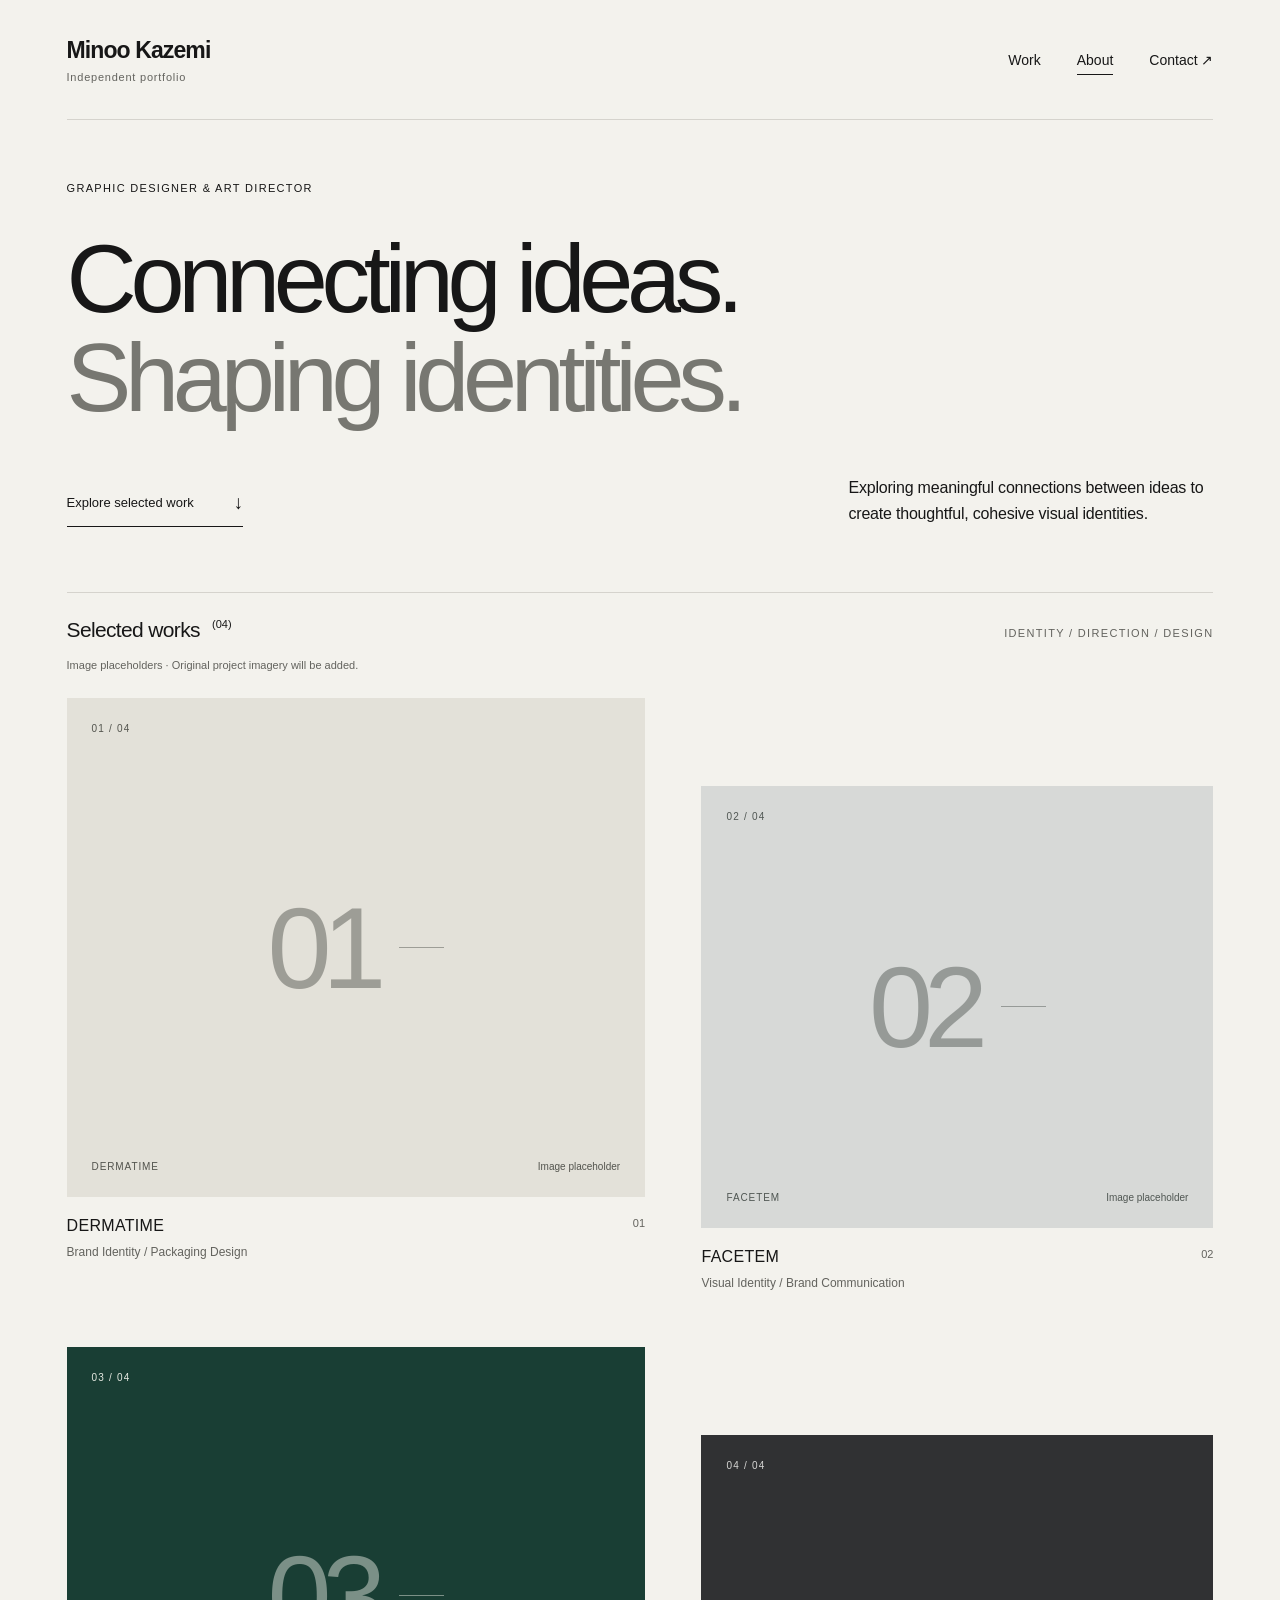
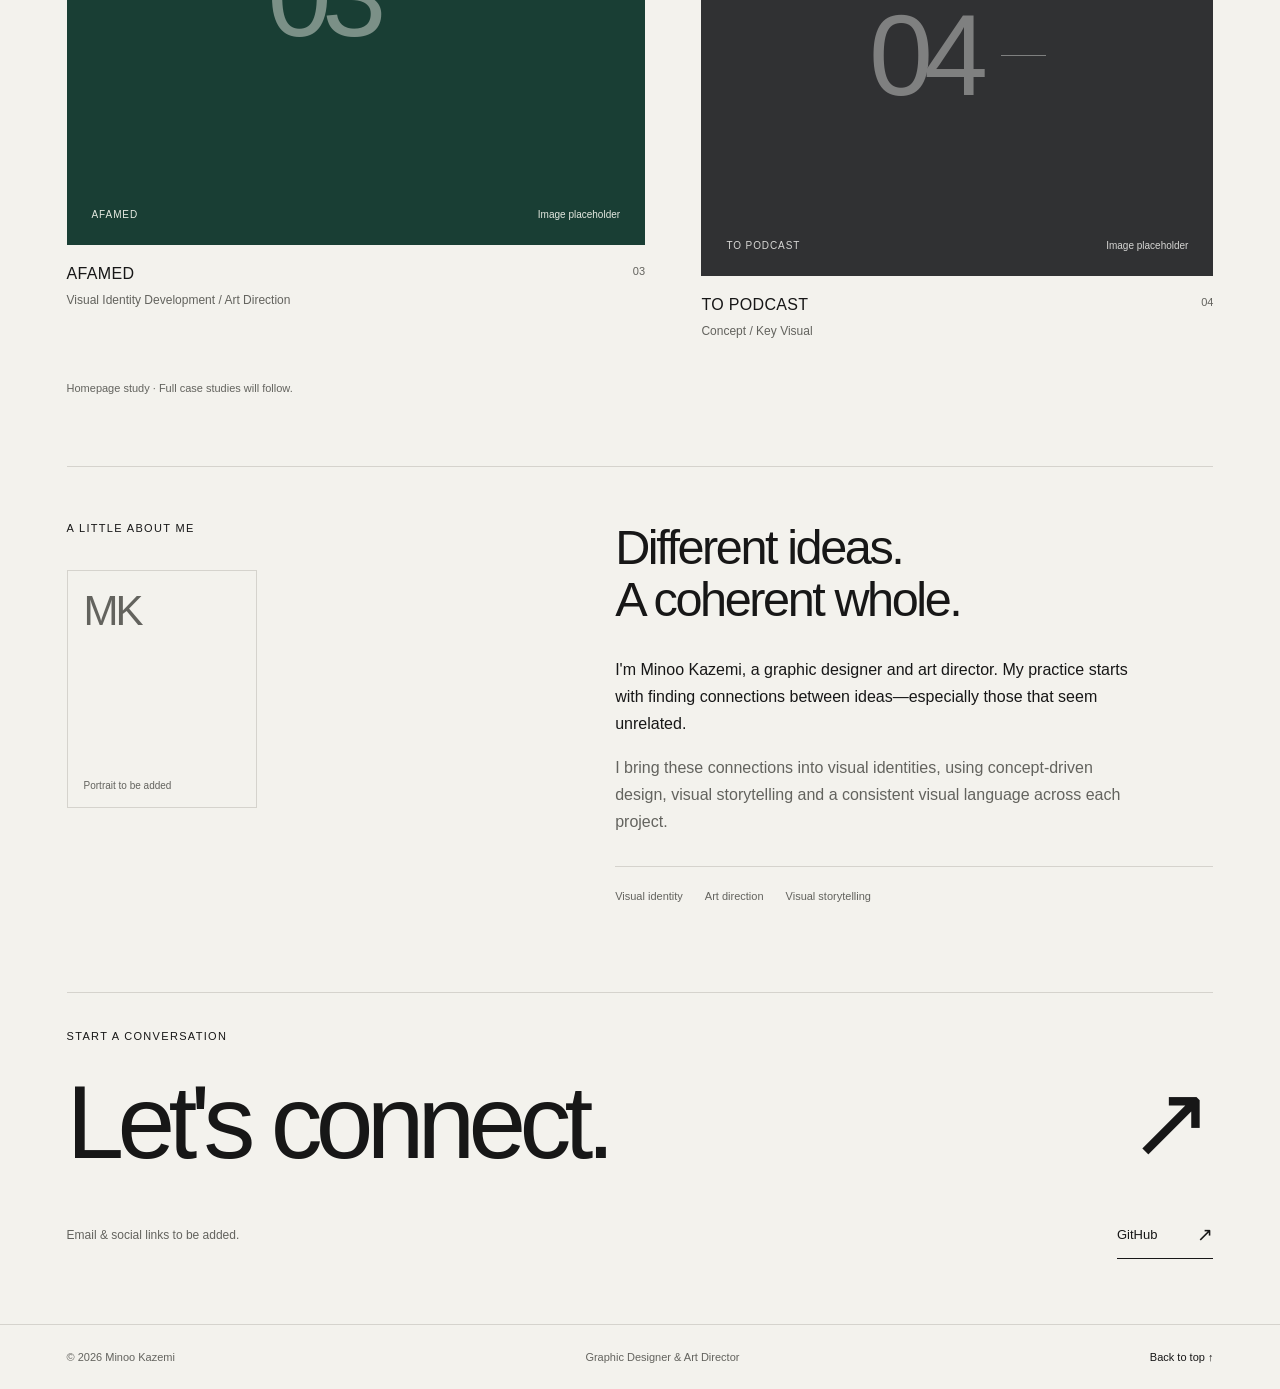
==== index.html @ 19538b01 "Add Phase 1 editorial homepage prototype" ====
<!doctype html>
<html lang="en">
<head>
  <meta charset="utf-8">
  <meta name="viewport" content="width=device-width, initial-scale=1">
  <meta name="description" content="Minoo Kazemi — Graphic Designer & Art Director. Exploring meaningful connections between ideas through visual identity and art direction.">
  <meta name="theme-color" content="#F3F2ED">
  <title>Minoo Kazemi — Graphic Designer & Art Director</title>
  <link rel="stylesheet" href="./assets/css/styles.css">
  <script src="./assets/js/main.js" defer></script>
</head>
<body id="top">
  <a class="skip-link" href="#main">Skip to content</a>
  <header class="site-header wrap">
    <a class="wordmark" href="#top" aria-label="Minoo Kazemi, back to top">Minoo Kazemi<span>Independent portfolio</span></a>
    <nav aria-label="Main navigation"><a href="#work">Work</a><a href="#about">About</a><a href="#contact">Contact <span aria-hidden="true">↗</span></a></nav>
  </header>
  <main id="main" class="wrap">
    <section class="hero" aria-labelledby="hero-title">
      <p class="eyebrow">Graphic Designer &amp; Art Director</p>
      <h1 id="hero-title">Connecting ideas.<br><span>Shaping identities.</span></h1>
      <div class="hero-bottom"><a class="text-link" href="#work">Explore selected work <span aria-hidden="true">↓</span></a><p>Exploring meaningful connections between ideas to create thoughtful, cohesive visual identities.</p></div>
    </section>
    <section id="work" class="work" aria-labelledby="work-title">
      <div class="section-heading"><h2 id="work-title">Selected works <sup>(04)</sup></h2><span class="eyebrow">Identity / Direction / Design</span></div>
      <p class="prototype-note">Image placeholders · Original project imagery will be added.</p>
      <div class="project-grid">
        <article class="project">
          <figure class="project-image dermatime" aria-label="DERMATIME image placeholder; original project imagery pending"><span class="image-index" aria-hidden="true">01 / 04</span><div class="placeholder-mark" aria-hidden="true"><span>01</span><i></i></div><figcaption>DERMATIME <span>Image placeholder</span></figcaption></figure>
          <div class="project-label"><div><h3>DERMATIME</h3><p>Brand Identity / Packaging Design</p></div><span class="project-number" aria-hidden="true">01</span></div>
        </article>
        <article class="project offset">
          <figure class="project-image facetem" aria-label="FACETEM image placeholder; original project imagery pending"><span class="image-index" aria-hidden="true">02 / 04</span><div class="placeholder-mark" aria-hidden="true"><span>02</span><i></i></div><figcaption>FACETEM <span>Image placeholder</span></figcaption></figure>
          <div class="project-label"><div><h3>FACETEM</h3><p>Visual Identity / Brand Communication</p></div><span class="project-number" aria-hidden="true">02</span></div>
        </article>
        <article class="project">
          <figure class="project-image afamed" aria-label="AFAMED image placeholder; original project imagery pending"><span class="image-index" aria-hidden="true">03 / 04</span><div class="placeholder-mark" aria-hidden="true"><span>03</span><i></i></div><figcaption>AFAMED <span>Image placeholder</span></figcaption></figure>
          <div class="project-label"><div><h3>AFAMED</h3><p>Visual Identity Development / Art Direction</p></div><span class="project-number" aria-hidden="true">03</span></div>
        </article>
        <article class="project offset">
          <figure class="project-image podcast" aria-label="TO PODCAST image placeholder; original project imagery pending"><span class="image-index" aria-hidden="true">04 / 04</span><div class="placeholder-mark" aria-hidden="true"><span>04</span><i></i></div><figcaption>TO PODCAST <span>Image placeholder</span></figcaption></figure>
          <div class="project-label"><div><h3>TO PODCAST</h3><p>Concept / Key Visual</p></div><span class="project-number" aria-hidden="true">04</span></div>
        </article>
      </div>
      <p class="prototype-note case-note">Homepage study · Full case studies will follow.</p>
    </section>
    <section id="about" class="about" aria-labelledby="about-title">
      <div class="about-aside"><p class="eyebrow">A little about me</p><figure class="portrait-placeholder"><span aria-hidden="true">MK</span><figcaption>Portrait to be added</figcaption></figure></div>
      <div class="about-copy"><h2 id="about-title">Different ideas.<br>A coherent whole.</h2><p>I'm Minoo Kazemi, a graphic designer and art director. My practice starts with finding connections between ideas—especially those that seem unrelated.</p><p>I bring these connections into visual identities, using concept-driven design, visual storytelling and a consistent visual language across each project.</p><ul class="expertise" aria-label="Areas of practice"><li>Visual identity</li><li>Art direction</li><li>Visual storytelling</li></ul></div>
    </section>
    <section id="contact" class="contact" aria-labelledby="contact-title"><p class="eyebrow">Start a conversation</p><div class="contact-row"><h2 id="contact-title">Let's connect.</h2><span class="contact-arrow" aria-hidden="true">↗</span></div><div class="contact-details"><p>Email &amp; social links to be added.</p><a class="text-link" href="https://github.com/MinooKazemi" target="_blank" rel="noopener noreferrer" aria-label="Minoo Kazemi on GitHub, opens in a new tab">GitHub <span aria-hidden="true">↗</span></a></div></section>
  </main>
  <footer class="site-footer wrap"><span>© <span id="year">2026</span> Minoo Kazemi</span><span>Graphic Designer &amp; Art Director</span><a href="#top">Back to top ↑</a></footer>
</body>
</html>
---- assets/css/styles.css ----
/* Phase 1. No build tools or external font requests required. */
:root{--paper:#f3f2ed;--ink:#171717;--muted:#777771;--readable-muted:#63635e;--rule:#d5d3cd;--white:#fff;--gutter:clamp(22px,5.2vw,88px)}
*{box-sizing:border-box}
html{scroll-behavior:smooth;scroll-padding-top:32px}
body{margin:0;background:var(--paper);color:var(--ink);font-family:Arial,Helvetica,sans-serif;-webkit-font-smoothing:antialiased}
a{color:inherit;text-decoration:none}
a:focus-visible{outline:2px solid currentColor;outline-offset:6px}
::selection{background:#171717;color:#f3f2ed}
.wrap{max-width:1600px;margin-inline:auto;padding-inline:var(--gutter)}
.skip-link{position:fixed;top:12px;left:12px;z-index:10;padding:14px;background:var(--ink);color:var(--white);transform:translateY(-160%)}
.skip-link:focus{transform:translateY(0)}
.site-header{display:flex;align-items:center;justify-content:space-between;gap:24px;min-height:119px}
.wordmark{font-size:23px;font-weight:600;letter-spacing:-.9px}
.wordmark span{display:block;margin-top:7px;font-size:11px;letter-spacing:.07em;font-weight:400;color:var(--readable-muted)}
nav{display:flex;gap:36px;font-size:14px}
nav a{padding-block:12px;position:relative}
nav a::after{content:"";position:absolute;bottom:5px;left:0;right:0;height:1px;background:currentColor;transform:scaleX(0);transform-origin:left;transition:transform .2s}
nav a:hover::after,nav a[aria-current]::after{transform:scaleX(1)}
.eyebrow{font-size:11px;font-weight:400;letter-spacing:.12em;text-transform:uppercase}
.hero{border-top:1px solid var(--rule);padding-top:62px;padding-bottom:65px}
.hero>.eyebrow{margin:0 0 35px}
h1{font-size:clamp(48px,7.6vw,116px);line-height:1.02;letter-spacing:-.065em;font-weight:400;margin:0}
h1 span{color:var(--muted)}
.hero-bottom{display:grid;grid-template-columns:1fr 1fr;align-items:end;gap:40px;margin-top:48px}
.hero-bottom p{max-width:365px;justify-self:end;margin:0;font-size:16px;line-height:1.6;letter-spacing:-.2px}
.text-link{display:inline-flex;align-items:center;justify-content:space-between;gap:40px;width:fit-content;font-size:13px;padding-block:12px;border-bottom:1px solid var(--ink)}
.text-link span{font-size:19px;transition:transform .2s}
.text-link:hover span{transform:translateY(3px)}
.section-heading{border-top:1px solid var(--rule);display:flex;justify-content:space-between;align-items:baseline;gap:20px;padding-top:25px}
.section-heading h2{font-size:21px;letter-spacing:-.65px;font-weight:400;margin:0}
.section-heading sup{font-size:11px;margin-left:7px;vertical-align:top;letter-spacing:0}
.section-heading>.eyebrow{color:var(--readable-muted)}
.prototype-note{font-size:11px;color:var(--readable-muted);line-height:1.5;margin:15px 0 25px}
.project-grid{display:grid;grid-template-columns:1.13fr 1fr;column-gap:clamp(24px,4.4vw,68px);row-gap:55px;align-items:start}
.project.offset{margin-top:88px}
.project-image{margin:0;position:relative;aspect-ratio:1.16;display:flex;flex-direction:column;justify-content:space-between;padding:25px;overflow:hidden}
.dermatime{background:#e3e1d9;color:#53544e}
.facetem{background:#d7d9d7;color:#505753}
.afamed{background:#193e34;color:#e5e9e1}
.podcast{background:#303133;color:#d6d6d4}
.image-index{font-size:10px;letter-spacing:.12em}
.placeholder-mark{display:flex;align-items:center;justify-content:center;gap:22px;flex:1;opacity:.48}
.placeholder-mark span{font-weight:400;font-size:clamp(72px,9vw,145px);letter-spacing:-.08em}
.placeholder-mark i{width:45px;height:1px;background:currentColor}
figcaption{display:flex;justify-content:space-between;gap:12px;font-size:10px;letter-spacing:.09em}
figcaption span{letter-spacing:0}
.project-label{display:flex;justify-content:space-between;gap:15px;padding-top:20px}
.project-label h3{font-size:16px;font-weight:500;letter-spacing:.02em;margin:0 0 8px}
.project-label p{font-size:12px;line-height:1.5;color:var(--readable-muted);margin:0}
.project-number{font-size:11px;color:var(--readable-muted)}
.case-note{margin:40px 0 70px}
.about{display:grid;grid-template-columns:1fr 1.25fr;gap:70px;border-top:1px solid var(--rule);padding-block:55px 90px}
.about-aside>.eyebrow{margin:0}
.portrait-placeholder{margin:36px 0 0;width:190px;aspect-ratio:4/5;border:1px solid var(--rule);display:flex;flex-direction:column;justify-content:space-between;padding:16px;color:var(--readable-muted)}
.portrait-placeholder>span{font-size:42px;letter-spacing:-3px;font-weight:400}
.portrait-placeholder figcaption{font-size:10px;letter-spacing:0}
.about-copy h2{font-size:clamp(33px,3.8vw,56px);font-weight:400;line-height:1.06;letter-spacing:-.05em;margin:0 0 30px}
.about-copy p{font-size:16px;line-height:1.7;max-width:530px;margin:0 0 17px}
.about-copy p+p{color:var(--readable-muted)}
.expertise{display:flex;flex-wrap:wrap;gap:10px 22px;list-style:none;padding:23px 0 0;margin:30px 0 0;border-top:1px solid var(--rule);font-size:11px;color:var(--readable-muted)}
.contact{border-top:1px solid var(--rule);padding-block:37px 65px}
.contact>.eyebrow{margin:0 0 26px}
.contact-row{display:flex;align-items:center;justify-content:space-between;gap:20px}
.contact h2{font-size:clamp(52px,8.1vw,120px);letter-spacing:-.065em;line-height:1.05;font-weight:400;margin:0}
.contact-arrow{font-size:clamp(50px,8vw,110px);line-height:1}
.contact-details{display:flex;align-items:center;justify-content:space-between;gap:24px;margin-top:35px}
.contact-details p{font-size:12px;color:var(--readable-muted)}
.site-footer{display:flex;justify-content:space-between;gap:22px;padding-block:26px;border-top:1px solid var(--rule);font-size:11px;color:var(--readable-muted)}
.site-footer a{color:var(--ink)}
@media(min-width:1600px){h1{font-size:116px}}
@media(max-width:760px){.site-header{min-height:103px}.wordmark{font-size:20px}nav{gap:20px;font-size:12px}.hero{padding-top:43px;padding-bottom:44px}.hero>.eyebrow{font-size:10px;margin-bottom:28px}.hero-bottom{margin-top:30px;gap:25px;grid-template-columns:1fr}.hero-bottom p{justify-self:start;max-width:340px;font-size:15px;grid-row:1}.section-heading>.eyebrow{display:none}.project-grid{gap:33px 22px}.project.offset{margin-top:55px}.project-image{padding:16px;aspect-ratio:4/5}.placeholder-mark{gap:15px}.placeholder-mark span{font-size:76px}.placeholder-mark i{width:22px}figcaption{flex-direction:column;font-size:9px;gap:5px}.project-label h3{font-size:14px}.project-label p{font-size:11px}.about{gap:32px;grid-template-columns:1fr 1.5fr}.portrait-placeholder{width:140px}.about-copy p{font-size:14px}.site-footer>span:nth-child(2){display:none}}
@media(max-width:480px){.site-header{gap:14px;min-height:100px}.wordmark{font-size:18px}.wordmark span{font-size:9px}nav{gap:16px;font-size:12px}nav a span{display:none}h1{font-size:clamp(36px,9.7vw,47px)}.project-grid{grid-template-columns:1fr;gap:35px}.project.offset{margin-top:0}.project-image{aspect-ratio:1.12;padding:22px}.placeholder-mark span{font-size:110px}.placeholder-mark i{width:40px}figcaption{flex-direction:row;font-size:10px}.project-label h3{font-size:16px}.project-label p{font-size:12px}.case-note{margin-bottom:50px}.about{grid-template-columns:1fr;padding-block:36px 55px;gap:30px}.about-aside{display:flex;justify-content:space-between;gap:15px;align-items:start}.portrait-placeholder{margin:0;width:94px;padding:10px}.portrait-placeholder>span{font-size:27px}.portrait-placeholder figcaption{font-size:9px;line-height:1.4}.about-copy h2{font-size:40px}.about-copy p{font-size:15px}.contact-details{align-items:flex-start;flex-direction:column;gap:8px}.contact{padding-bottom:40px}.site-footer{font-size:10px}}
@media(prefers-reduced-motion:reduce){html{scroll-behavior:auto}*,*::before,*::after{transition:none!important;animation:none!important}}
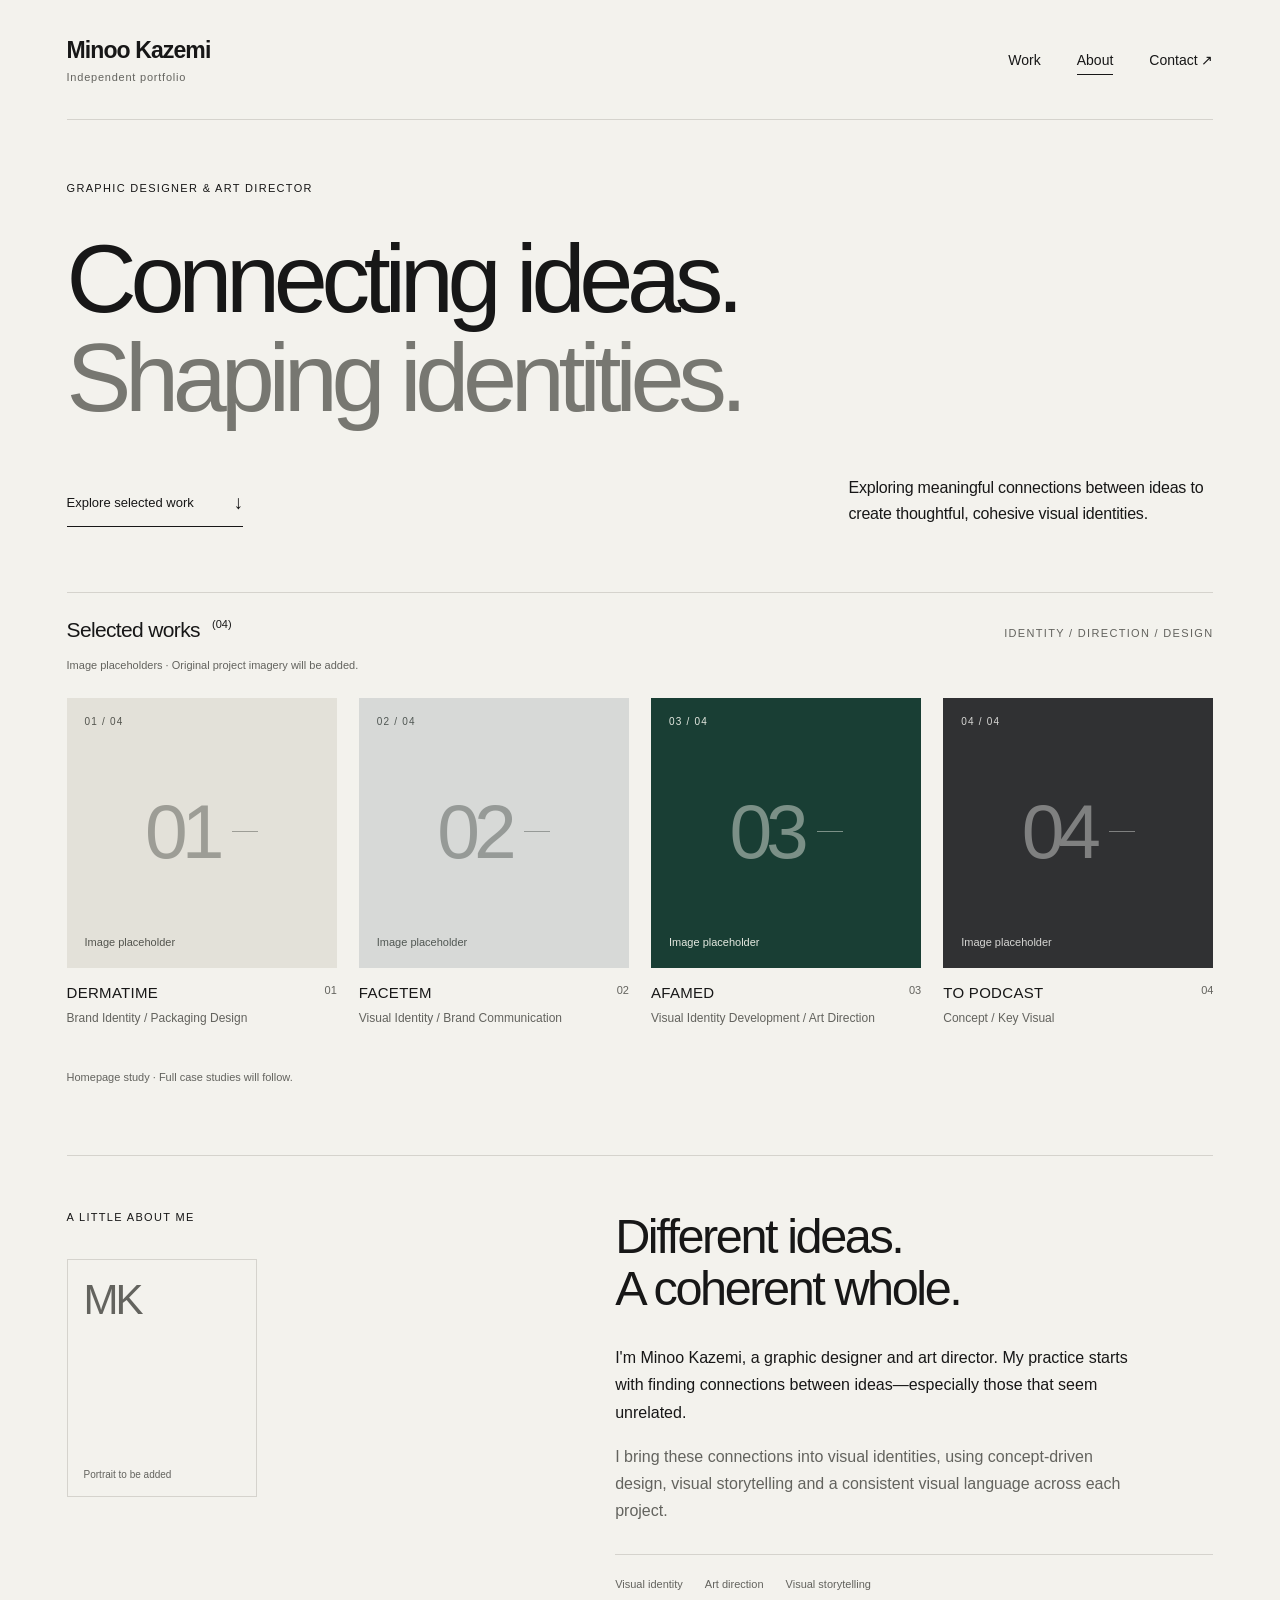
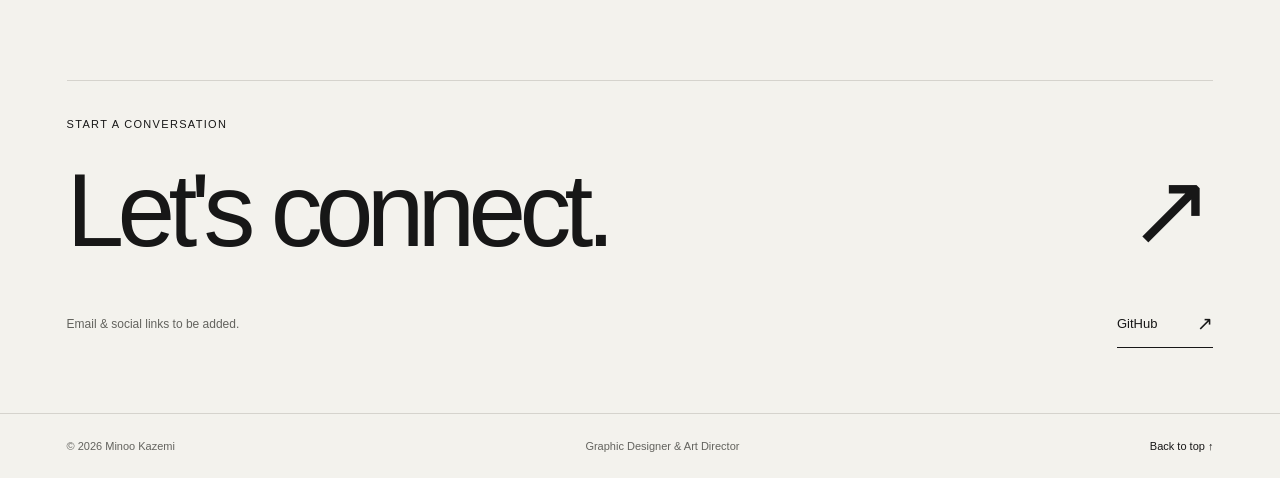
==== commit 70bc445f: "Show selected projects in a compact four-column grid" ====
--- a/index.html
+++ b/index.html
@@ -26,19 +26,19 @@
       <p class="prototype-note">Image placeholders · Original project imagery will be added.</p>
       <div class="project-grid">
         <article class="project">
-          <figure class="project-image dermatime" aria-label="DERMATIME image placeholder; original project imagery pending"><span class="image-index" aria-hidden="true">01 / 04</span><div class="placeholder-mark" aria-hidden="true"><span>01</span><i></i></div><figcaption>DERMATIME <span>Image placeholder</span></figcaption></figure>
+          <figure class="project-image dermatime" aria-label="DERMATIME image placeholder; original project imagery pending"><span class="image-index" aria-hidden="true">01 / 04</span><div class="placeholder-mark" aria-hidden="true"><span>01</span><i></i></div><figcaption>Image placeholder</figcaption></figure>
           <div class="project-label"><div><h3>DERMATIME</h3><p>Brand Identity / Packaging Design</p></div><span class="project-number" aria-hidden="true">01</span></div>
         </article>
-        <article class="project offset">
-          <figure class="project-image facetem" aria-label="FACETEM image placeholder; original project imagery pending"><span class="image-index" aria-hidden="true">02 / 04</span><div class="placeholder-mark" aria-hidden="true"><span>02</span><i></i></div><figcaption>FACETEM <span>Image placeholder</span></figcaption></figure>
+        <article class="project">
+          <figure class="project-image facetem" aria-label="FACETEM image placeholder; original project imagery pending"><span class="image-index" aria-hidden="true">02 / 04</span><div class="placeholder-mark" aria-hidden="true"><span>02</span><i></i></div><figcaption>Image placeholder</figcaption></figure>
           <div class="project-label"><div><h3>FACETEM</h3><p>Visual Identity / Brand Communication</p></div><span class="project-number" aria-hidden="true">02</span></div>
         </article>
         <article class="project">
-          <figure class="project-image afamed" aria-label="AFAMED image placeholder; original project imagery pending"><span class="image-index" aria-hidden="true">03 / 04</span><div class="placeholder-mark" aria-hidden="true"><span>03</span><i></i></div><figcaption>AFAMED <span>Image placeholder</span></figcaption></figure>
+          <figure class="project-image afamed" aria-label="AFAMED image placeholder; original project imagery pending"><span class="image-index" aria-hidden="true">03 / 04</span><div class="placeholder-mark" aria-hidden="true"><span>03</span><i></i></div><figcaption>Image placeholder</figcaption></figure>
           <div class="project-label"><div><h3>AFAMED</h3><p>Visual Identity Development / Art Direction</p></div><span class="project-number" aria-hidden="true">03</span></div>
         </article>
-        <article class="project offset">
-          <figure class="project-image podcast" aria-label="TO PODCAST image placeholder; original project imagery pending"><span class="image-index" aria-hidden="true">04 / 04</span><div class="placeholder-mark" aria-hidden="true"><span>04</span><i></i></div><figcaption>TO PODCAST <span>Image placeholder</span></figcaption></figure>
+        <article class="project">
+          <figure class="project-image podcast" aria-label="TO PODCAST image placeholder; original project imagery pending"><span class="image-index" aria-hidden="true">04 / 04</span><div class="placeholder-mark" aria-hidden="true"><span>04</span><i></i></div><figcaption>Image placeholder</figcaption></figure>
           <div class="project-label"><div><h3>TO PODCAST</h3><p>Concept / Key Visual</p></div><span class="project-number" aria-hidden="true">04</span></div>
         </article>
       </div>
--- a/assets/css/styles.css
+++ b/assets/css/styles.css
@@ -31,23 +31,23 @@
 .section-heading sup{font-size:11px;margin-left:7px;vertical-align:top;letter-spacing:0}
 .section-heading>.eyebrow{color:var(--readable-muted)}
 .prototype-note{font-size:11px;color:var(--readable-muted);line-height:1.5;margin:15px 0 25px}
-.project-grid{display:grid;grid-template-columns:1.13fr 1fr;column-gap:clamp(24px,4.4vw,68px);row-gap:55px;align-items:start}
-.project.offset{margin-top:88px}
-.project-image{margin:0;position:relative;aspect-ratio:1.16;display:flex;flex-direction:column;justify-content:space-between;padding:25px;overflow:hidden}
+
+
+
 .dermatime{background:#e3e1d9;color:#53544e}
 .facetem{background:#d7d9d7;color:#505753}
 .afamed{background:#193e34;color:#e5e9e1}
 .podcast{background:#303133;color:#d6d6d4}
 .image-index{font-size:10px;letter-spacing:.12em}
-.placeholder-mark{display:flex;align-items:center;justify-content:center;gap:22px;flex:1;opacity:.48}
-.placeholder-mark span{font-weight:400;font-size:clamp(72px,9vw,145px);letter-spacing:-.08em}
-.placeholder-mark i{width:45px;height:1px;background:currentColor}
+
+
+
 figcaption{display:flex;justify-content:space-between;gap:12px;font-size:10px;letter-spacing:.09em}
 figcaption span{letter-spacing:0}
-.project-label{display:flex;justify-content:space-between;gap:15px;padding-top:20px}
-.project-label h3{font-size:16px;font-weight:500;letter-spacing:.02em;margin:0 0 8px}
-.project-label p{font-size:12px;line-height:1.5;color:var(--readable-muted);margin:0}
-.project-number{font-size:11px;color:var(--readable-muted)}
+
+
+
+
 .case-note{margin:40px 0 70px}
 .about{display:grid;grid-template-columns:1fr 1.25fr;gap:70px;border-top:1px solid var(--rule);padding-block:55px 90px}
 .about-aside>.eyebrow{margin:0}
@@ -68,6 +68,22 @@
 .site-footer{display:flex;justify-content:space-between;gap:22px;padding-block:26px;border-top:1px solid var(--rule);font-size:11px;color:var(--readable-muted)}
 .site-footer a{color:var(--ink)}
 @media(min-width:1600px){h1{font-size:116px}}
-@media(max-width:760px){.site-header{min-height:103px}.wordmark{font-size:20px}nav{gap:20px;font-size:12px}.hero{padding-top:43px;padding-bottom:44px}.hero>.eyebrow{font-size:10px;margin-bottom:28px}.hero-bottom{margin-top:30px;gap:25px;grid-template-columns:1fr}.hero-bottom p{justify-self:start;max-width:340px;font-size:15px;grid-row:1}.section-heading>.eyebrow{display:none}.project-grid{gap:33px 22px}.project.offset{margin-top:55px}.project-image{padding:16px;aspect-ratio:4/5}.placeholder-mark{gap:15px}.placeholder-mark span{font-size:76px}.placeholder-mark i{width:22px}figcaption{flex-direction:column;font-size:9px;gap:5px}.project-label h3{font-size:14px}.project-label p{font-size:11px}.about{gap:32px;grid-template-columns:1fr 1.5fr}.portrait-placeholder{width:140px}.about-copy p{font-size:14px}.site-footer>span:nth-child(2){display:none}}
-@media(max-width:480px){.site-header{gap:14px;min-height:100px}.wordmark{font-size:18px}.wordmark span{font-size:9px}nav{gap:16px;font-size:12px}nav a span{display:none}h1{font-size:clamp(36px,9.7vw,47px)}.project-grid{grid-template-columns:1fr;gap:35px}.project.offset{margin-top:0}.project-image{aspect-ratio:1.12;padding:22px}.placeholder-mark span{font-size:110px}.placeholder-mark i{width:40px}figcaption{flex-direction:row;font-size:10px}.project-label h3{font-size:16px}.project-label p{font-size:12px}.case-note{margin-bottom:50px}.about{grid-template-columns:1fr;padding-block:36px 55px;gap:30px}.about-aside{display:flex;justify-content:space-between;gap:15px;align-items:start}.portrait-placeholder{margin:0;width:94px;padding:10px}.portrait-placeholder>span{font-size:27px}.portrait-placeholder figcaption{font-size:9px;line-height:1.4}.about-copy h2{font-size:40px}.about-copy p{font-size:15px}.contact-details{align-items:flex-start;flex-direction:column;gap:8px}.contact{padding-bottom:40px}.site-footer{font-size:10px}}
+@media(max-width:760px){.site-header{min-height:103px}.wordmark{font-size:20px}nav{gap:20px;font-size:12px}.hero{padding-top:43px;padding-bottom:44px}.hero>.eyebrow{font-size:10px;margin-bottom:28px}.hero-bottom{margin-top:30px;gap:25px;grid-template-columns:1fr}.hero-bottom p{justify-self:start;max-width:340px;font-size:15px;grid-row:1}.section-heading>.eyebrow{display:none}figcaption{flex-direction:column;font-size:9px;gap:5px}.about{gap:32px;grid-template-columns:1fr 1.5fr}.portrait-placeholder{width:140px}.about-copy p{font-size:14px}.site-footer>span:nth-child(2){display:none}}
+@media(max-width:480px){.site-header{gap:14px;min-height:100px}.wordmark{font-size:18px}.wordmark span{font-size:9px}nav{gap:16px;font-size:12px}nav a span{display:none}h1{font-size:clamp(36px,9.7vw,47px)}figcaption{flex-direction:row;font-size:10px}.case-note{margin-bottom:50px}.about{grid-template-columns:1fr;padding-block:36px 55px;gap:30px}.about-aside{display:flex;justify-content:space-between;gap:15px;align-items:start}.portrait-placeholder{margin:0;width:94px;padding:10px}.portrait-placeholder>span{font-size:27px}.portrait-placeholder figcaption{font-size:9px;line-height:1.4}.about-copy h2{font-size:40px}.about-copy p{font-size:15px}.contact-details{align-items:flex-start;flex-direction:column;gap:8px}.contact{padding-bottom:40px}.site-footer{font-size:10px}}
 @media(prefers-reduced-motion:reduce){html{scroll-behavior:auto}*,*::before,*::after{transition:none!important;animation:none!important}}
+
+/* Compact work index: four across on desktop, two on smaller screens. */
+.project-grid{display:grid;grid-template-columns:repeat(4,minmax(0,1fr));gap:34px 22px;align-items:start}
+.project{min-width:0}
+.project-image{margin:0;position:relative;aspect-ratio:1;display:flex;flex-direction:column;justify-content:space-between;padding:18px;overflow:hidden}
+.placeholder-mark{display:flex;align-items:center;justify-content:center;gap:14px;flex:1;opacity:.48}
+.placeholder-mark span{font-weight:400;font-size:clamp(60px,6vw,94px);letter-spacing:-.08em}
+.placeholder-mark i{width:26px;height:1px;background:currentColor}
+.project-image figcaption{display:block;font-size:11px;letter-spacing:0;line-height:1.4}
+.project-label{display:flex;justify-content:space-between;gap:8px;padding-top:16px}
+.project-label h3{font-size:15px;font-weight:500;letter-spacing:.02em;margin:0 0 8px}
+.project-label p{font-size:12px;line-height:1.6;color:var(--readable-muted);margin:0;overflow-wrap:break-word}
+.project-number{font-size:11px;color:var(--readable-muted)}
+@media(max-width:1000px){.project-grid{grid-template-columns:repeat(2,minmax(0,1fr));gap:30px 22px}.placeholder-mark span{font-size:clamp(60px,10vw,94px)}}
+@media(max-width:480px){.project-grid{gap:26px 14px}.project-image{padding:12px}.placeholder-mark{gap:10px}.placeholder-mark span{font-size:54px}.placeholder-mark i{width:18px}.project-label{padding-top:13px}.project-label h3{font-size:14px;letter-spacing:0}.project-label p{font-size:12px}.project-number{display:none}.image-index{font-size:10px}}
+@media(max-width:300px){.project-grid{grid-template-columns:1fr}}
